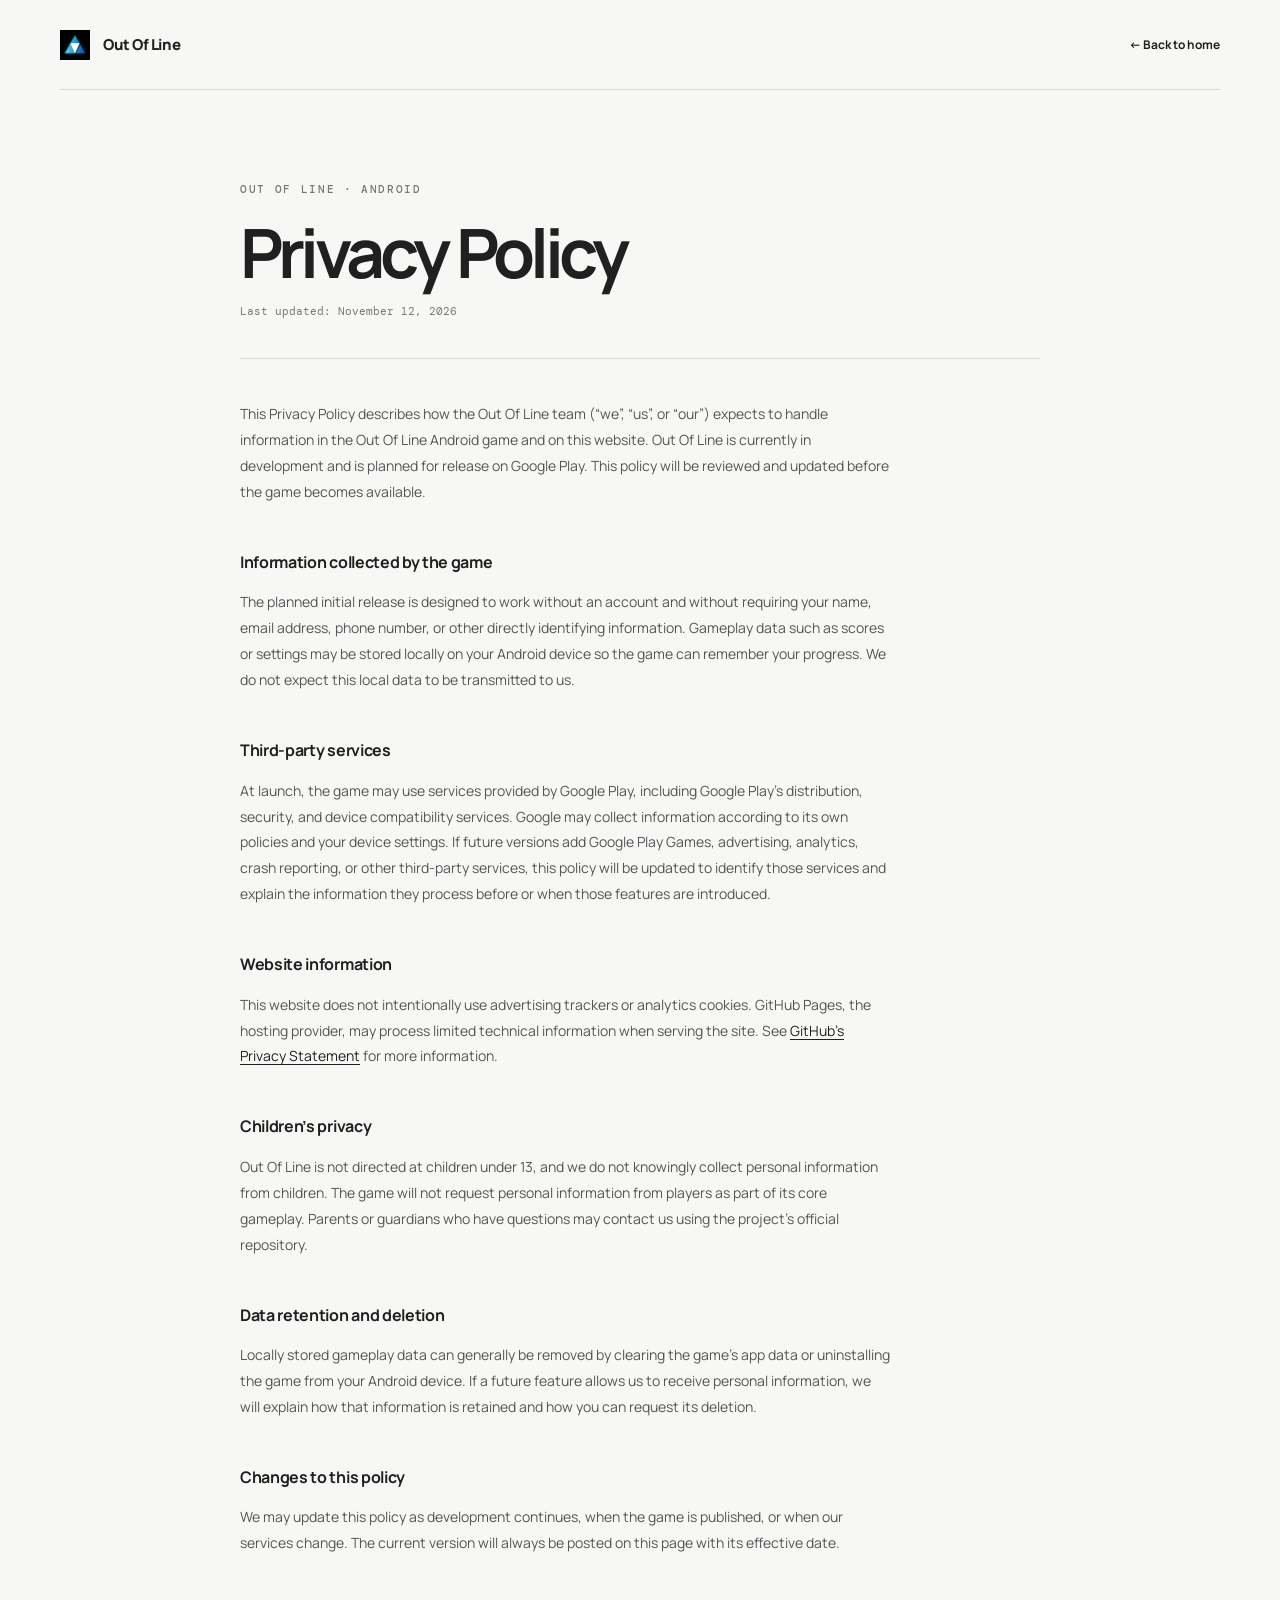
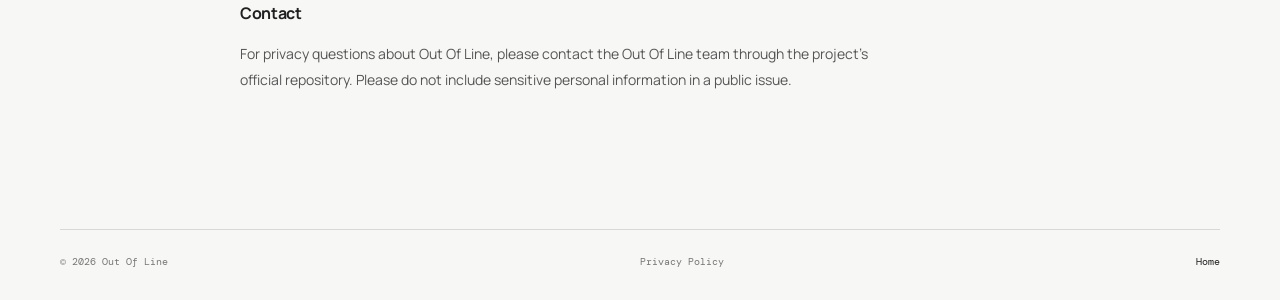
==== privacy.html @ 7aba4113 "Create Out Of Line landing page Add the minimal coming-soon homepage, Android-focused privacy policy" ====
<!doctype html>
<html lang="en">
<head>
  <meta charset="UTF-8" />
  <meta name="viewport" content="width=device-width, initial-scale=1.0" />
  <meta name="description" content="Privacy policy for the upcoming Out Of Line Android game." />
  <title>Privacy Policy — Out Of Line</title>
  <link rel="icon" href="logo.png" type="image/png" />
  <link rel="stylesheet" href="styles.css" />
</head>
<body class="privacy-page">
  <header class="site-header">
    <a class="brand" href="index.html" aria-label="Out Of Line home">
      <img class="brand-mark" src="logo.png" alt="" aria-hidden="true" />
      <span class="brand-name">Out Of Line</span>
    </a>
    <a class="back-link" href="index.html">← Back to home</a>
  </header>

  <main class="privacy-main">
    <div class="privacy-heading">
      <p class="privacy-kicker">Out Of Line · Android</p>
      <h1>Privacy Policy</h1>
      <p class="privacy-updated">Last updated: November 12, 2026</p>
    </div>
    <article class="policy-content">
      <p>This Privacy Policy describes how the Out Of Line team (“we”, “us”, or “our”) expects to handle information in the Out Of Line Android game and on this website. Out Of Line is currently in development and is planned for release on Google Play. This policy will be reviewed and updated before the game becomes available.</p>
      <h2>Information collected by the game</h2>
      <p>The planned initial release is designed to work without an account and without requiring your name, email address, phone number, or other directly identifying information. Gameplay data such as scores or settings may be stored locally on your Android device so the game can remember your progress. We do not expect this local data to be transmitted to us.</p>
      <h2>Third-party services</h2>
      <p>At launch, the game may use services provided by Google Play, including Google Play’s distribution, security, and device compatibility services. Google may collect information according to its own policies and your device settings. If future versions add Google Play Games, advertising, analytics, crash reporting, or other third-party services, this policy will be updated to identify those services and explain the information they process before or when those features are introduced.</p>
      <h2>Website information</h2>
      <p>This website does not intentionally use advertising trackers or analytics cookies. GitHub Pages, the hosting provider, may process limited technical information when serving the site. See <a href="https://docs.github.com/en/site-policy/privacy-policies/github-privacy-statement" rel="noreferrer">GitHub’s Privacy Statement</a> for more information.</p>
      <h2>Children’s privacy</h2>
      <p>Out Of Line is not directed at children under 13, and we do not knowingly collect personal information from children. The game will not request personal information from players as part of its core gameplay. Parents or guardians who have questions may contact us using the project’s official repository.</p>
      <h2>Data retention and deletion</h2>
      <p>Locally stored gameplay data can generally be removed by clearing the game’s app data or uninstalling the game from your Android device. If a future feature allows us to receive personal information, we will explain how that information is retained and how you can request its deletion.</p>
      <h2>Changes to this policy</h2>
      <p>We may update this policy as development continues, when the game is published, or when our services change. The current version will always be posted on this page with its effective date.</p>
      <h2>Contact</h2>
      <p>For privacy questions about Out Of Line, please contact the Out Of Line team through the project’s official repository. Please do not include sensitive personal information in a public issue.</p>
    </article>
  </main>

  <footer class="site-footer"><span>© 2026 Out Of Line</span><span>Privacy Policy</span><a href="index.html">Home</a></footer>
</body>
</html>
---- styles.css ----
@import url('https://fonts.googleapis.com/css2?family=DM+Mono:wght@400;500&family=Manrope:wght@400;500;600;700;800&display=swap');

:root { --ink: #f6fbfd; --muted: #8ca3ac; --bg: #061115; --panel: #0b1b20; --line: rgba(157, 210, 218, .18); --cyan: #1ce4e5; --blue: #287bcc; }
* { box-sizing: border-box; }
html { scroll-behavior: smooth; }
body { margin: 0; color: var(--ink); background: var(--bg); font-family: 'Manrope', sans-serif; }
a { color: inherit; text-decoration: none; }
.site-header { width: min(1160px, calc(100% - 64px)); margin: 0 auto; min-height: 90px; display: flex; align-items: center; justify-content: space-between; border-bottom: 1px solid var(--line); }
.brand { display: inline-flex; align-items: center; gap: 13px; font-size: 15px; font-weight: 800; letter-spacing: -.03em; }
.brand-mark { width: 30px; height: 30px; display: block; object-fit: contain; }
.nav { display: flex; align-items: center; gap: 32px; color: var(--muted); font-size: 12px; font-weight: 700; }
.nav a:hover, .back-link:hover, .site-footer a:hover { color: var(--cyan); }
.nav-button { color: var(--ink); border: 1px solid var(--line); padding: 10px 15px; border-radius: 3px; }
.minimal-hero { width: min(1160px, calc(100% - 64px)); min-height: calc(100vh - 180px); margin: 0 auto; display: flex; flex-direction: column; align-items: center; justify-content: center; text-align: center; }
.hero-logo { width: clamp(110px, 16vw, 170px); height: auto; margin-bottom: 34px; filter: drop-shadow(0 12px 30px rgba(28, 228, 229, .12)); }
.hero-name { margin: 0; color: var(--ink); font-size: clamp(44px, 7vw, 76px); font-weight: 800; letter-spacing: -.08em; line-height: 1; }
.hero-tagline { margin: 19px 0 42px; color: var(--muted); font: 500 12px 'DM Mono', monospace; letter-spacing: .27em; text-transform: uppercase; }
.coming-soon { display: inline-flex; align-items: center; gap: 10px; margin: 0; color: var(--cyan); font: 500 11px 'DM Mono', monospace; letter-spacing: .08em; text-transform: uppercase; }
.coming-soon span { width: 7px; height: 7px; display: inline-block; border-radius: 50%; background: var(--cyan); box-shadow: 0 0 14px var(--cyan); }
.hero { width: min(1160px, calc(100% - 64px)); min-height: 670px; margin: 0 auto; display: grid; grid-template-columns: .87fr 1.13fr; align-items: center; gap: 45px; }
.hero-content { padding: 78px 0; position: relative; z-index: 1; }
.eyebrow, .privacy-kicker { color: var(--cyan); font: 500 11px 'DM Mono', monospace; letter-spacing: .15em; text-transform: uppercase; }
.eyebrow-dot { width: 6px; height: 6px; display: inline-block; margin-right: 8px; background: var(--cyan); border-radius: 50%; box-shadow: 0 0 12px var(--cyan); }
h1, h2, h3, p { margin-top: 0; }
h1 { margin: 22px 0 25px; font-size: clamp(48px, 5.5vw, 78px); line-height: .99; letter-spacing: -.07em; }
h1 em { color: var(--cyan); font-style: normal; }
.hero-copy { max-width: 380px; color: var(--muted); font-size: 15px; line-height: 1.8; }
.hero-actions { display: flex; align-items: center; gap: 20px; margin-top: 40px; }
.primary-button, .outline-button { display: inline-flex; align-items: center; gap: 18px; padding: 15px 19px; border: 1px solid var(--cyan); border-radius: 3px; color: #021214; background: var(--cyan); font-size: 12px; font-weight: 800; transition: transform .2s, box-shadow .2s; }
.primary-button:hover, .outline-button:hover { transform: translateY(-2px); box-shadow: 0 10px 35px rgba(28, 228, 229, .2); }
.primary-button span, .outline-button span { font-size: 17px; line-height: 0; }
.platform-note { color: #637d85; font: 10px 'DM Mono', monospace; letter-spacing: .08em; }
.hero-visual { min-width: 0; position: relative; padding: 52px 0; }
.glow-orb { position: absolute; top: 35%; left: 50%; width: 75%; height: 50%; transform: translate(-50%, -50%); border-radius: 50%; background: rgba(12, 182, 205, .14); filter: blur(50px); }
.game-device { aspect-ratio: 1.7; position: relative; z-index: 1; overflow: hidden; border: 3px solid #34444d; border-radius: 28px; background: radial-gradient(ellipse at 50% 45%, #0d2c32, #010608 68%); box-shadow: 0 24px 70px rgba(0, 0, 0, .65), inset 0 0 35px rgba(0, 196, 211, .08); }
.game-device::after { content: ''; position: absolute; inset: 0; border: 1px solid rgba(255,255,255,.13); border-radius: 25px; pointer-events: none; }
.device-top, .device-footer { position: absolute; left: 5%; right: 5%; display: flex; justify-content: space-between; color: var(--cyan); font: 700 10px 'DM Mono', monospace; letter-spacing: .04em; }
.device-top { top: 9%; }.device-footer { bottom: 9%; color: #4dc4cf; }.device-footer span:last-child { color: #9aeef0; font-size: 8px; }
.lane { position: absolute; left: 2%; right: 2%; height: 2px; background: var(--cyan); box-shadow: 0 0 8px var(--cyan); }.lane-top { top: 45%; }.lane-bottom { top: 69%; }
.runner { position: absolute; width: 30px; height: 30px; left: 48%; top: 42%; background: #ecffff; border: 4px solid var(--cyan); box-shadow: 0 0 24px var(--cyan); }
.device-score { position: absolute; top: 17%; left: 49%; transform: translateX(-50%); font-size: 30px; font-weight: 700; }.device-score small { display: block; color: var(--cyan); font: 10px 'DM Mono', monospace; text-align: center; border-top: 2px solid var(--cyan); padding-top: 4px; }
.device-label { position: absolute; top: 51%; width: 100%; color: var(--cyan); text-align: center; font-size: 13px; font-weight: 700; }
.visual-caption { position: relative; z-index: 1; display: flex; align-items: center; justify-content: center; gap: 13px; margin-top: 28px; color: #6a8991; font: 10px 'DM Mono', monospace; letter-spacing: .12em; text-transform: uppercase; }.caption-line { width: 28px; height: 1px; background: var(--cyan); opacity: .6; }
.feature-strip { width: min(1160px, calc(100% - 64px)); margin: 15px auto 115px; padding: 55px 0 0; display: grid; grid-template-columns: 1.2fr repeat(3, 1fr); gap: 35px; border-top: 1px solid var(--line); }.feature-intro h2 { font-size: 26px; line-height: 1.15; letter-spacing: -.05em; }.feature-card { padding-left: 20px; border-left: 1px solid var(--line); }.feature-number { color: var(--cyan); font: 11px 'DM Mono', monospace; }.feature-card h3 { margin: 28px 0 12px; font-size: 16px; }.feature-card p { max-width: 150px; color: var(--muted); font-size: 12px; line-height: 1.7; }.closing-callout { width: min(1160px, calc(100% - 64px)); margin: 0 auto 105px; padding: 38px 42px; display: flex; align-items: center; justify-content: space-between; border: 1px solid var(--line); background: linear-gradient(100deg, rgba(17, 60, 69, .35), rgba(7, 20, 24, .3)); }.closing-callout h2 { margin: 10px 0 0; font-size: 30px; letter-spacing: -.06em; }.outline-button { color: var(--cyan); background: transparent; }.site-footer { width: min(1160px, calc(100% - 64px)); margin: 0 auto; padding: 25px 0 32px; display: flex; justify-content: space-between; border-top: 1px solid var(--line); color: #66818a; font: 10px 'DM Mono', monospace; }.site-footer a { color: var(--ink); }

/* Privacy is intentionally neutral and restrained. */
.privacy-page { color: #202020; background: #f7f7f5; }.privacy-page .site-header { border-bottom-color: #d8d8d4; }.privacy-page .brand-name, .privacy-page .back-link { color: #202020; }.privacy-page .back-link { font-size: 12px; font-weight: 700; }.privacy-main { width: min(800px, calc(100% - 64px)); margin: 0 auto; padding: 92px 0 110px; }.privacy-heading { padding-bottom: 40px; border-bottom: 1px solid #d8d8d4; }.privacy-kicker { color: #777; margin-bottom: 23px; }.privacy-heading h1 { margin: 0 0 18px; color: #202020; font-size: clamp(43px, 6vw, 68px); letter-spacing: -.07em; }.privacy-updated { margin: 0; color: #777; font: 11px 'DM Mono', monospace; }.policy-content { max-width: 650px; padding-top: 42px; color: #555; font-size: 14px; line-height: 1.85; }.policy-content p { margin-bottom: 26px; }.policy-content h2 { margin: 43px 0 12px; color: #202020; font-size: 16px; letter-spacing: -.02em; }.policy-content h2:first-child { margin-top: 0; }.policy-content a { color: #202020; text-decoration: underline; text-underline-offset: 3px; }.privacy-page .site-footer { border-top-color: #d8d8d4; color: #777; }.privacy-page .site-footer a { color: #202020; }
@media (max-width: 820px) { .hero { grid-template-columns: 1fr; min-height: 0; padding: 70px 0 80px; gap: 15px; }.hero-content { padding: 0; }.hero-visual { padding: 15px 0 0; }.feature-strip { grid-template-columns: 1fr 1fr; }.feature-intro { grid-column: 1 / -1; }.closing-callout { align-items: flex-start; flex-direction: column; gap: 28px; } }
@media (max-width: 540px) { .site-header, .hero, .feature-strip, .closing-callout, .site-footer, .privacy-main, .minimal-hero { width: min(100% - 36px, 1160px); }.site-header { min-height: 74px; }.nav { gap: 14px; }.nav a:not(.nav-button) { display: none; } h1 { font-size: 50px; }.hero-actions { align-items: flex-start; flex-direction: column; gap: 16px; }.game-device { border-radius: 17px; }.feature-strip { grid-template-columns: 1fr; margin-bottom: 75px; }.feature-intro { grid-column: auto; }.feature-card { min-height: 130px; }.closing-callout { margin-bottom: 70px; padding: 28px 24px; }.site-footer { gap: 12px; flex-wrap: wrap; }.privacy-main { padding: 65px 0 75px; }.minimal-hero { min-height: calc(100vh - 150px); }.hero-logo { margin-bottom: 26px; }.hero-tagline { margin-bottom: 34px; } }
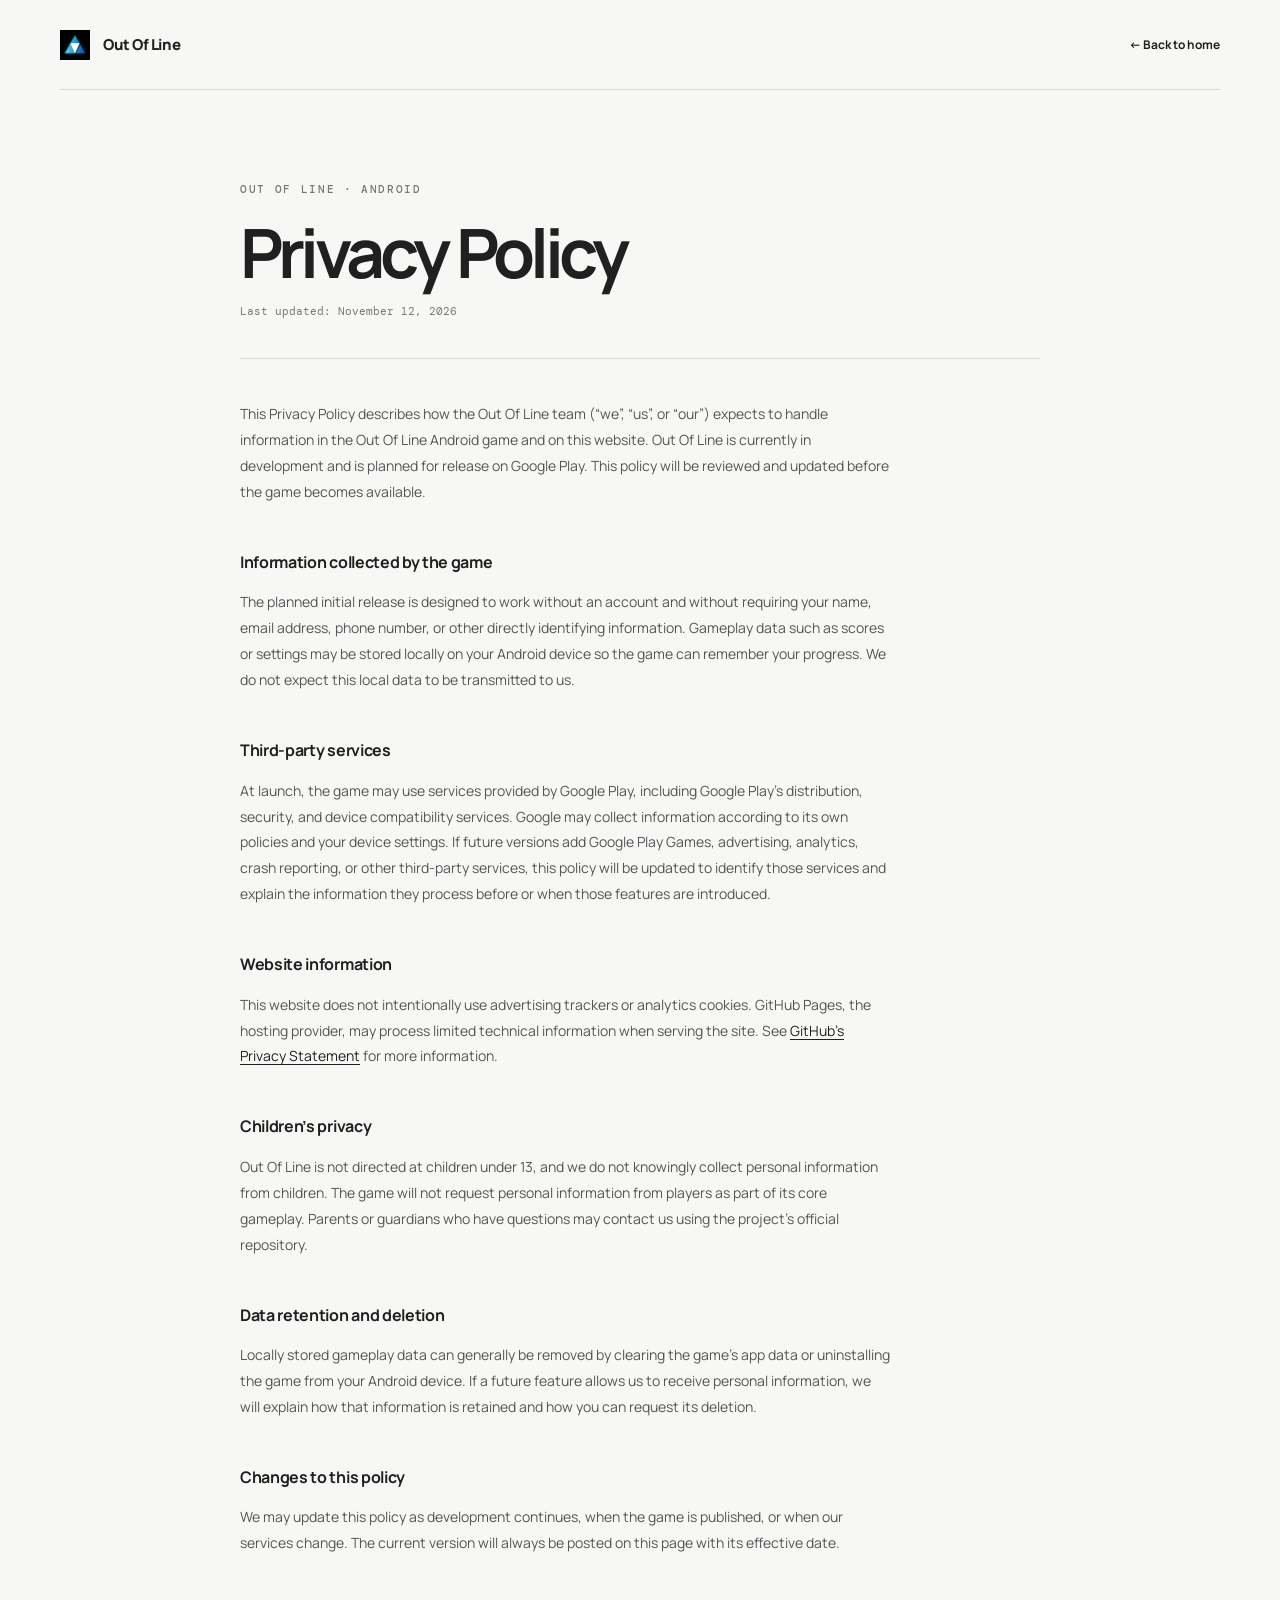
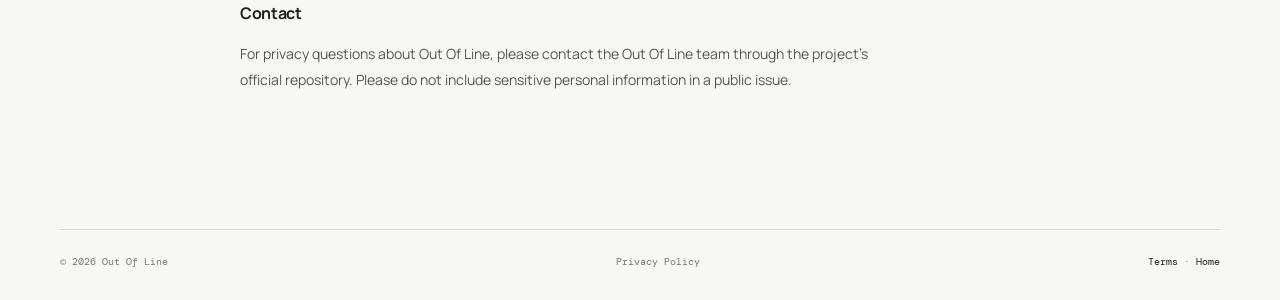
==== commit 61a82d59: "Add terms of use page Add standard terms for the upcoming Android game and link the legal pages from" ====
--- a/privacy.html
+++ b/privacy.html
@@ -42,6 +42,6 @@
     </article>
   </main>
 
-  <footer class="site-footer"><span>© 2026 Out Of Line</span><span>Privacy Policy</span><a href="index.html">Home</a></footer>
+  <footer class="site-footer"><span>© 2026 Out Of Line</span><span>Privacy Policy</span><span><a href="terms.html">Terms</a> · <a href="index.html">Home</a></span></footer>
 </body>
 </html>
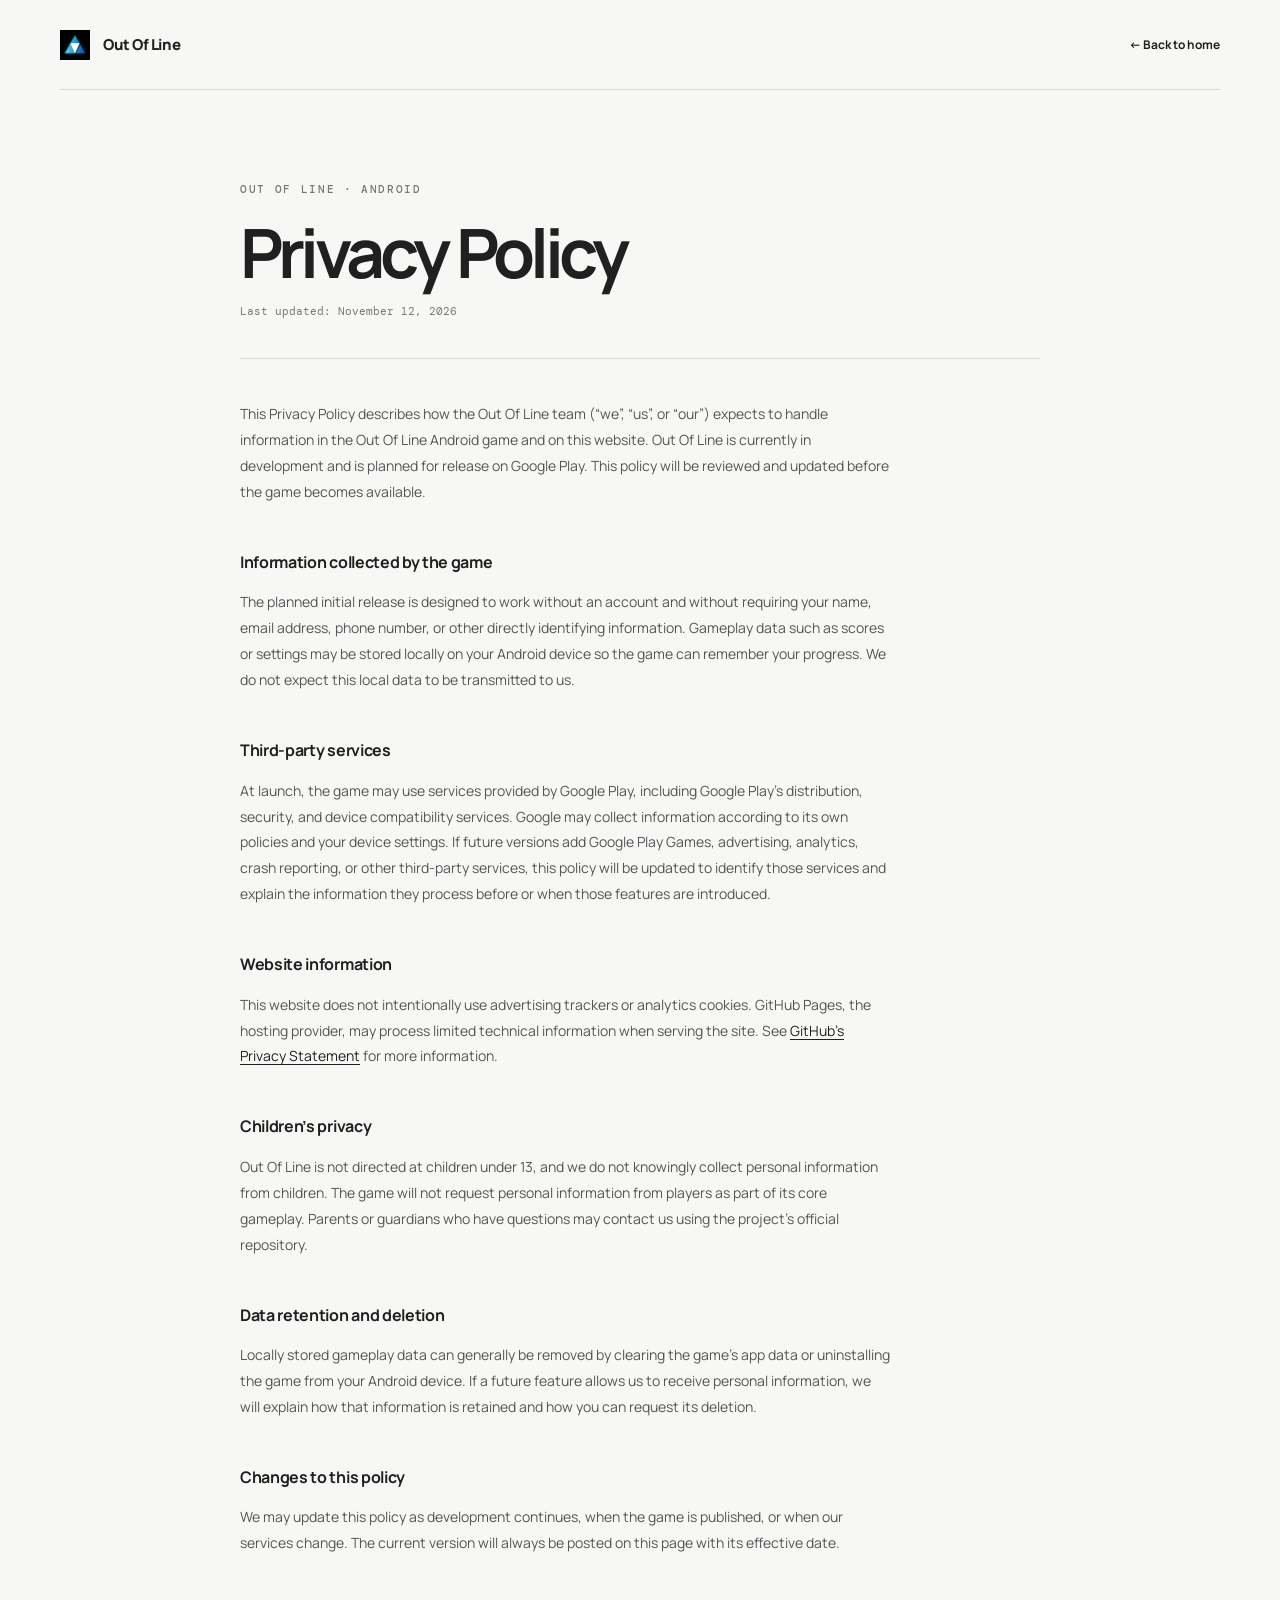
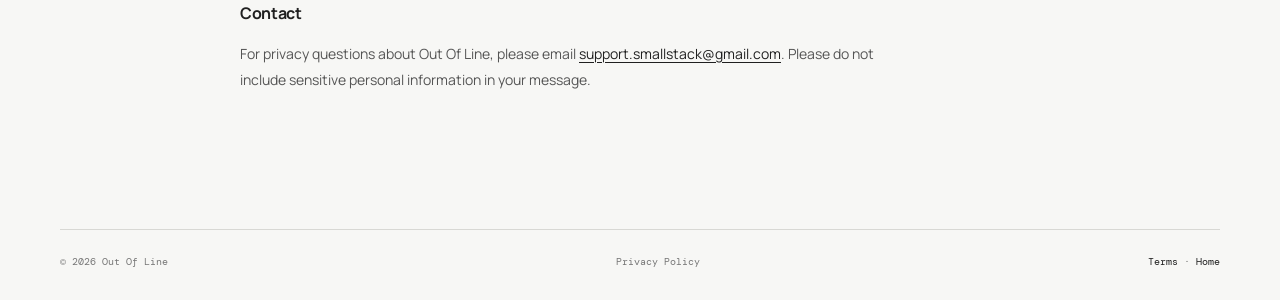
==== commit a5635abd: "Add support contact email Use the supplied support address for privacy and terms inquiries.  Co-auth" ====
--- a/privacy.html
+++ b/privacy.html
@@ -38,7 +38,7 @@
       <h2>Changes to this policy</h2>
       <p>We may update this policy as development continues, when the game is published, or when our services change. The current version will always be posted on this page with its effective date.</p>
       <h2>Contact</h2>
-      <p>For privacy questions about Out Of Line, please contact the Out Of Line team through the project’s official repository. Please do not include sensitive personal information in a public issue.</p>
+      <p>For privacy questions about Out Of Line, please email <a href="mailto:support.smallstack@gmail.com">support.smallstack@gmail.com</a>. Please do not include sensitive personal information in your message.</p>
     </article>
   </main>
 
